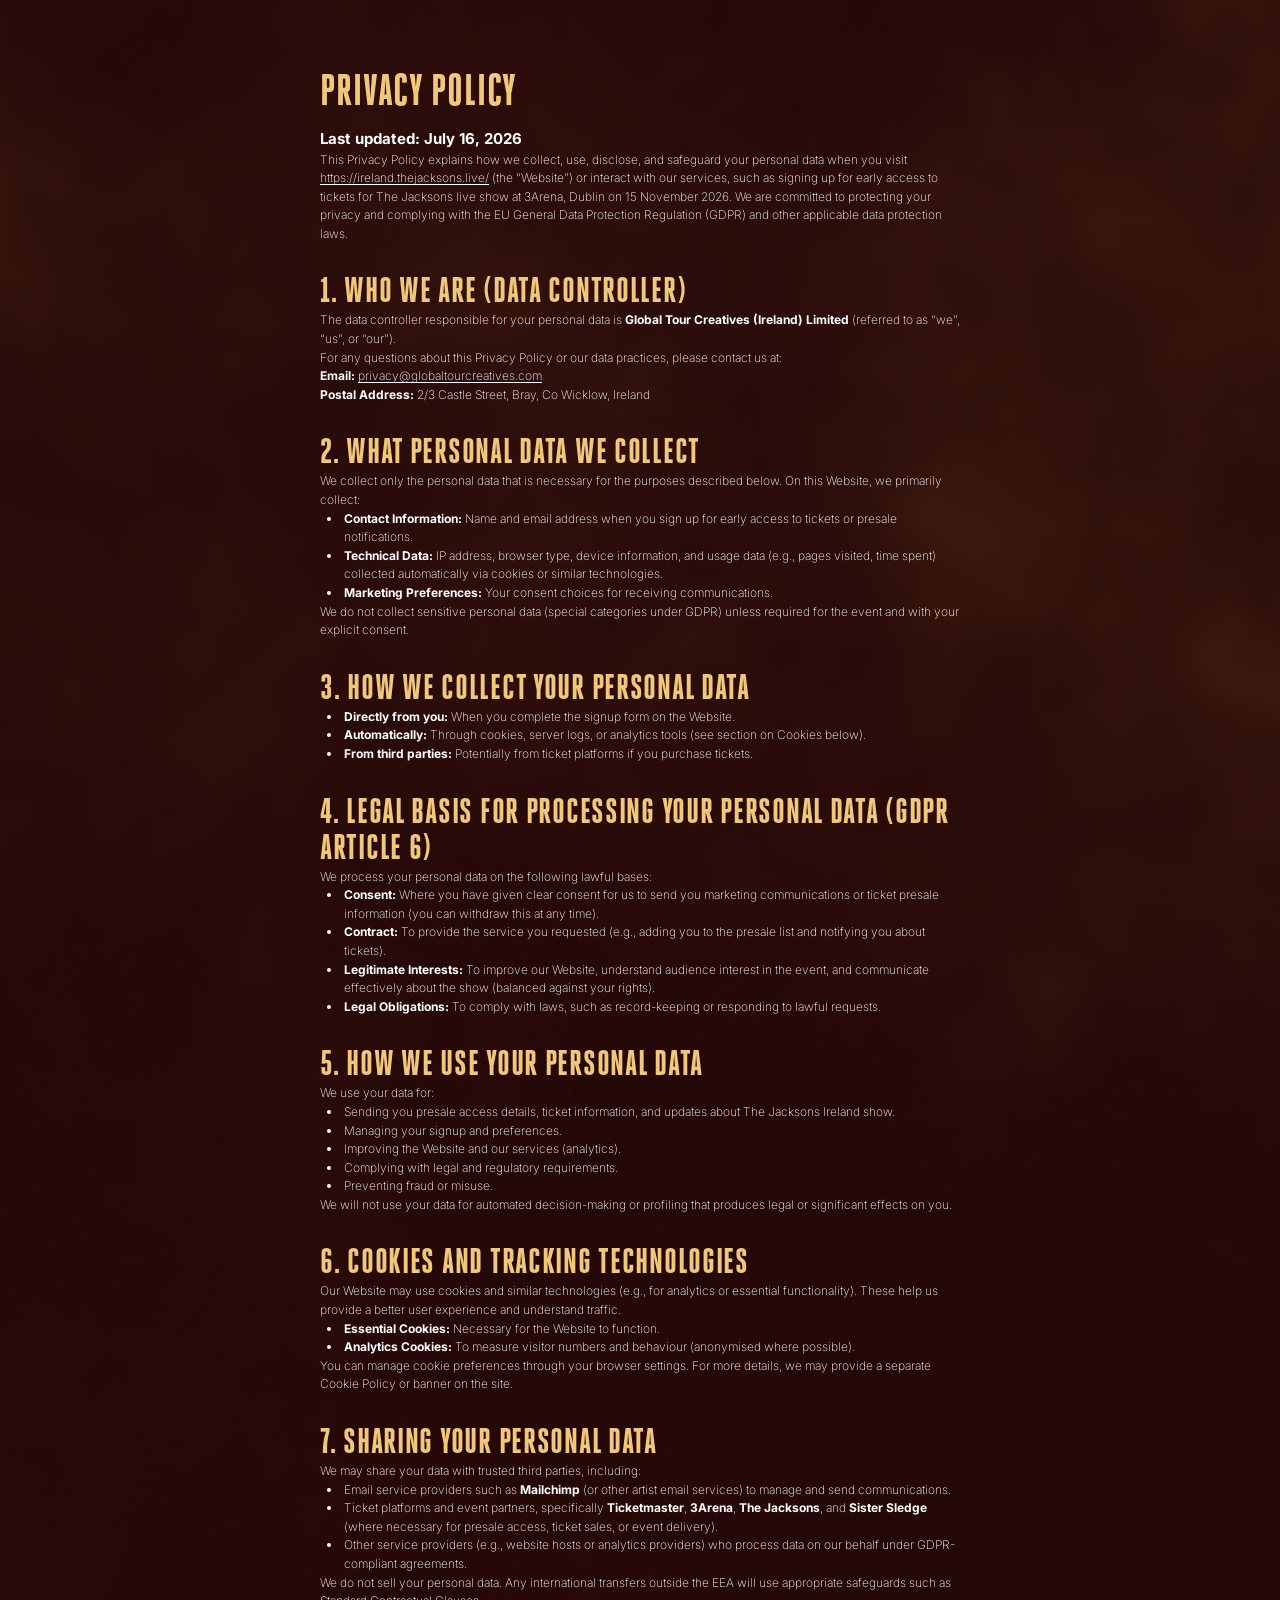
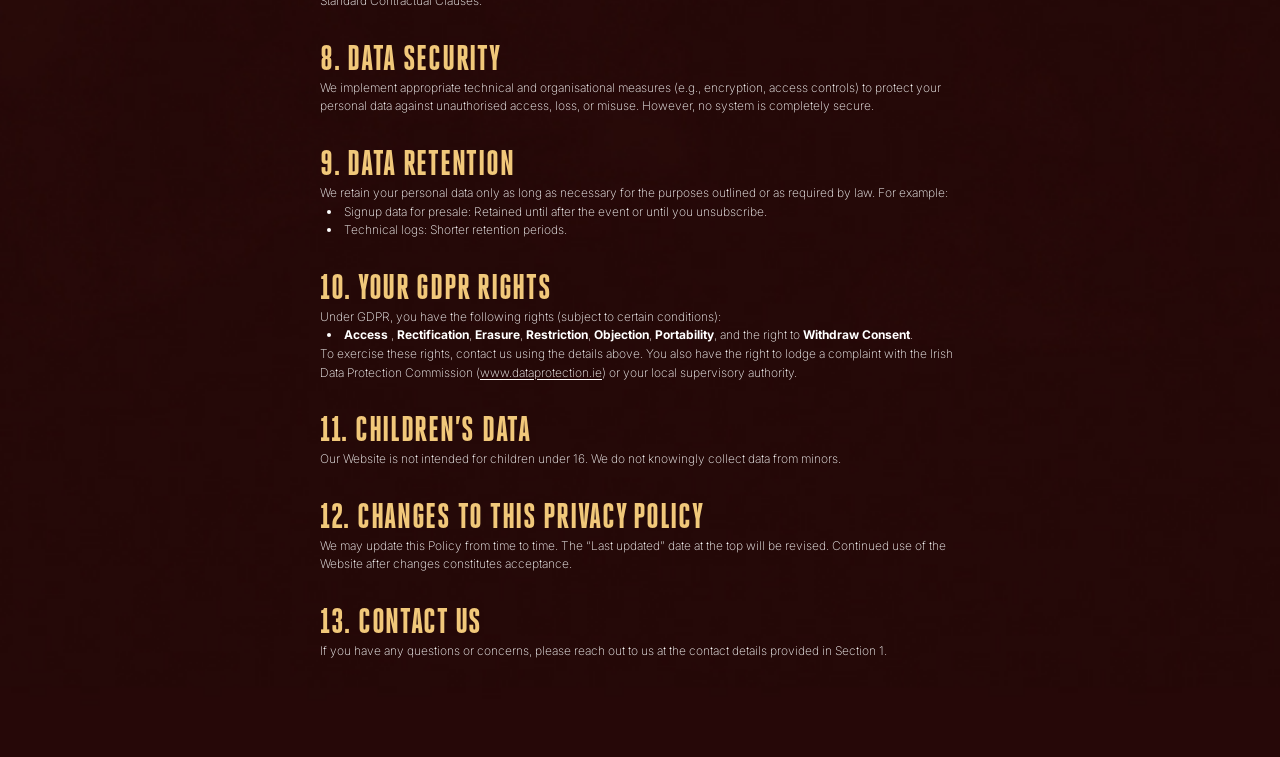
==== privacy-policy.html @ f7e59b1c "Adding privacy policy" ====
<!DOCTYPE html>
<html lang="en">
<head>
  <meta charset="UTF-8">
  <meta name="viewport" content="width=device-width, initial-scale=1.0">
  <link rel="stylesheet" href="./styles/index.css">
  <link rel="stylesheet" href="./styles/privacy-policy.css">
  <meta property="og:title" content="Jacksons Live">
  <!-- <meta property="og:description" content=""> -->
  <meta property="og:image" content="./img/Jackson-Preview.png">
  <script id="cookieyes" type="text/javascript" src="https://cdn-cookieyes.com/client_data/8f9bb2f1e9e11e75627a8c10b7168795/script.js"></script>
  <script>
      !function(f,b,e,v,n,t,s)
      {if(f.fbq)return;n=f.fbq=function(){n.callMethod?
      n.callMethod.apply(n,arguments):n.queue.push(arguments)};
      if(!f._fbq)f._fbq=n;n.push=n;n.loaded=!0;n.version='2.0';
      n.queue=[];t=b.createElement(e);t.async=!0;
      t.src=v;s=b.getElementsByTagName(e)[0];
      s.parentNode.insertBefore(t,s)}(window, document,'script',
      'https://connect.facebook.net/en_US/fbevents.js');
      fbq('init', '938800574449218');
      fbq('track', 'PageView');
  </script>
  <noscript><img height="1" width="1" style="display:none" src="https://www.facebook.com/tr?id=938800574449218&ev=PageView&noscript=1" /></noscript>
  <title>The Jacksons  | Privacy Policy</title>
</head>
<body>
  <main class="policy">
    <h1 class="policy__title">Privacy Policy</h1>

    <p class="policy__updated"><strong>Last updated: July 16, 2026</strong></p>
    <p class="policy__intro">
      This Privacy Policy explains how we collect, use, disclose, and safeguard your personal data when you visit
      <a class="policy__link" href="https://ireland.thejacksons.live/">https://ireland.thejacksons.live/</a>
      (the &ldquo;Website&rdquo;) or interact with our services, such as signing up for early access to tickets for The Jacksons live show at 3Arena, Dublin on 15 November 2026. We are committed to protecting your privacy and complying with the EU General Data Protection Regulation (GDPR) and other applicable data protection laws.
    </p>

    <section class="policy__section" aria-labelledby="section-1">
      <h2 class="policy__heading" id="section-1">1. Who We Are (Data Controller)</h2>
      <p>
        The data controller responsible for your personal data is <strong>Global Tour Creatives (Ireland) Limited</strong> (referred to as &ldquo;we&rdquo;, &ldquo;us&rdquo;, or &ldquo;our&rdquo;).
      </p>
      <p>For any questions about this Privacy Policy or our data practices, please contact us at:</p>
      <p><strong>Email:</strong> <a class="policy__link" href="mailto:privacy@globaltourcreatives.com">privacy@globaltourcreatives.com</a></p>
      <p><strong>Postal Address:</strong> 2/3 Castle Street, Bray, Co Wicklow, Ireland</p>
    </section>

    <section class="policy__section" aria-labelledby="section-2">
      <h2 class="policy__heading" id="section-2">2. What Personal Data We Collect</h2>
      <p>We collect only the personal data that is necessary for the purposes described below. On this Website, we primarily collect:</p>
      <ul class="policy__list">
        <li><strong>Contact Information:</strong> Name and email address when you sign up for early access to tickets or presale notifications.</li>
        <li><strong>Technical Data:</strong> IP address, browser type, device information, and usage data (e.g., pages visited, time spent) collected automatically via cookies or similar technologies.</li>
        <li><strong>Marketing Preferences:</strong> Your consent choices for receiving communications.</li>
      </ul>
      <p>We do not collect sensitive personal data (special categories under GDPR) unless required for the event and with your explicit consent.</p>
    </section>

    <section class="policy__section" aria-labelledby="section-3">
      <h2 class="policy__heading" id="section-3">3. How We Collect Your Personal Data</h2>
      <ul class="policy__list">
        <li><strong>Directly from you:</strong> When you complete the signup form on the Website.</li>
        <li><strong>Automatically:</strong> Through cookies, server logs, or analytics tools (see section on Cookies below).</li>
        <li><strong>From third parties:</strong> Potentially from ticket platforms if you purchase tickets.</li>
      </ul>
    </section>

    <section class="policy__section" aria-labelledby="section-4">
      <h2 class="policy__heading" id="section-4">4. Legal Basis for Processing Your Personal Data (GDPR Article 6)</h2>
      <p>We process your personal data on the following lawful bases:</p>
      <ul class="policy__list">
        <li><strong>Consent:</strong> Where you have given clear consent for us to send you marketing communications or ticket presale information (you can withdraw this at any time).</li>
        <li><strong>Contract:</strong> To provide the service you requested (e.g., adding you to the presale list and notifying you about tickets).</li>
        <li><strong>Legitimate Interests:</strong> To improve our Website, understand audience interest in the event, and communicate effectively about the show (balanced against your rights).</li>
        <li><strong>Legal Obligations:</strong> To comply with laws, such as record-keeping or responding to lawful requests.</li>
      </ul>
    </section>

    <section class="policy__section" aria-labelledby="section-5">
      <h2 class="policy__heading" id="section-5">5. How We Use Your Personal Data</h2>
      <p>We use your data for:</p>
      <ul class="policy__list">
        <li>Sending you presale access details, ticket information, and updates about The Jacksons Ireland show.</li>
        <li>Managing your signup and preferences.</li>
        <li>Improving the Website and our services (analytics).</li>
        <li>Complying with legal and regulatory requirements.</li>
        <li>Preventing fraud or misuse.</li>
      </ul>
      <p>We will not use your data for automated decision-making or profiling that produces legal or significant effects on you.</p>
    </section>

    <section class="policy__section" aria-labelledby="section-6">
      <h2 class="policy__heading" id="section-6">6. Cookies and Tracking Technologies</h2>
      <p>
        Our Website may use cookies and similar technologies (e.g., for analytics or essential functionality). These help us provide a better user experience and understand traffic.
      </p>
      <ul class="policy__list">
        <li><strong>Essential Cookies:</strong> Necessary for the Website to function.</li>
        <li><strong>Analytics Cookies:</strong> To measure visitor numbers and behaviour (anonymised where possible).</li>
      </ul>
      <p>
        You can manage cookie preferences through your browser settings. For more details, we may provide a separate Cookie Policy or banner on the site.
      </p>
    </section>

    <section class="policy__section" aria-labelledby="section-7">
      <h2 class="policy__heading" id="section-7">7. Sharing Your Personal Data</h2>
      <p>We may share your data with trusted third parties, including:</p>
      <ul class="policy__list">
        <li>Email service providers such as <strong>Mailchimp</strong> (or other artist email services) to manage and send communications.</li>
        <li>Ticket platforms and event partners, specifically <strong>Ticketmaster</strong>, <strong>3Arena</strong>, <strong>The Jacksons</strong>, and <strong>Sister Sledge</strong> (where necessary for presale access, ticket sales, or event delivery).</li>
        <li>Other service providers (e.g., website hosts or analytics providers) who process data on our behalf under GDPR-compliant agreements.</li>
      </ul>
      <p>
        We do not sell your personal data. Any international transfers outside the EEA will use appropriate safeguards such as Standard Contractual Clauses.
      </p>
    </section>

    <section class="policy__section" aria-labelledby="section-8">
      <h2 class="policy__heading" id="section-8">8. Data Security</h2>
      <p>
        We implement appropriate technical and organisational measures (e.g., encryption, access controls) to protect your personal data against unauthorised access, loss, or misuse. However, no system is completely secure.
      </p>
    </section>

    <section class="policy__section" aria-labelledby="section-9">
      <h2 class="policy__heading" id="section-9">9. Data Retention</h2>
      <p>We retain your personal data only as long as necessary for the purposes outlined or as required by law. For example:</p>
      <ul class="policy__list">
        <li>Signup data for presale: Retained until after the event or until you unsubscribe.</li>
        <li>Technical logs: Shorter retention periods.</li>
      </ul>
    </section>

    <section class="policy__section" aria-labelledby="section-10">
      <h2 class="policy__heading" id="section-10">10. Your GDPR Rights</h2>
      <p>Under GDPR, you have the following rights (subject to certain conditions):</p>
      <ul class="policy__list">
        <li><strong>Access</strong> , <strong>Rectification</strong>, <strong>Erasure</strong>, <strong>Restriction</strong>, <strong>Objection</strong>, <strong>Portability</strong>, and the right to <strong>Withdraw Consent</strong>.</li>
      </ul>
      <p>
        To exercise these rights, contact us using the details above. You also have the right to lodge a complaint with the Irish Data Protection Commission
        (<a class="policy__link" href="https://www.dataprotection.ie" target="_blank" rel="noopener noreferrer">www.dataprotection.ie</a>)
        or your local supervisory authority.
      </p>
    </section>

    <section class="policy__section" aria-labelledby="section-11">
      <h2 class="policy__heading" id="section-11">11. Children&rsquo;s Data</h2>
      <p>Our Website is not intended for children under 16. We do not knowingly collect data from minors.</p>
    </section>

    <section class="policy__section" aria-labelledby="section-12">
      <h2 class="policy__heading" id="section-12">12. Changes to This Privacy Policy</h2>
      <p>
        We may update this Policy from time to time. The &ldquo;Last updated&rdquo; date at the top will be revised. Continued use of the Website after changes constitutes acceptance.
      </p>
    </section>

    <section class="policy__section" aria-labelledby="section-13">
      <h2 class="policy__heading" id="section-13">13. Contact Us</h2>
      <p>If you have any questions or concerns, please reach out to us at the contact details provided in Section 1.</p>
    </section>
  </main>
</body>
</html>
---- styles/index.css ----
/*
    Colors:
    White: #FFFFFF
    Gold: #F1C87A
    Red: #220A09
*/

@font-face {
    font-family: "Heroic Condensed";
    src: url("./Fonts/Heroic/HeroicCondensed%20Regular.otf") format("opentype");
    font-weight: 400;
    font-style: normal;
    font-display: swap;
}

@font-face {
    font-family: "Heroic Condensed";
    src: url("./Fonts/Heroic/HeroicCondensed%20Bold.otf") format("opentype");
    font-weight: 700;
    font-style: normal;
    font-display: swap;
}

@font-face {
    font-family: "Heroic Condensed";
    src: url("./Fonts/Heroic/HeroicCondensed%20Heavy.otf") format("opentype");
    font-weight: 800;
    font-style: normal;
    font-display: swap;
}

@font-face {
    font-family: "Heroic Condensed";
    src: url("./Fonts/Heroic/HeroicCondensed%20Black.otf") format("opentype");
    font-weight: 900;
    font-style: normal;
    font-display: swap;
}

@font-face {
    font-family: "Marvin Visions";
    src: url("./Fonts/MarvinVisions-Bold.otf") format("opentype");
    font-weight: 700;
    font-style: normal;
    font-display: swap;
}

@font-face {
    font-family: "Inter";
    src: url("./Fonts/Inter/Inter-VariableFont_opsz%2Cwght.ttf") format("truetype");
    font-weight: 100 900;
    font-style: normal;
    font-display: swap;
}

:root {
    --color-white: #ffffff;
    --color-gold: #f1c87a;
    --color-red: #220a09;
    --font-display: "Heroic Condensed", Impact, "Arial Narrow", sans-serif;
    --font-display-alt: "Marvin Visions", "Heroic Condensed", Impact, sans-serif;
    --font-body: "Inter", Helvetica, Arial, sans-serif;
    --page-max: 90vw;
    --form-max: 785px;
    --content-pad: clamp(1.25rem, 5vw, 2.5rem);
    --band-width: min(3455px, 180vw);
    --band-aspect-w: 1920;
    --band-aspect-h: 1080;
    --band-height: calc(var(--band-width) * var(--band-aspect-h) / var(--band-aspect-w));
}

*,
*::before,
*::after {
    box-sizing: border-box;
}

html {
    -webkit-text-size-adjust: 100%;
    overflow-x: hidden;
}

body {
    margin: 0;
    min-height: 100vh;
    overflow-x: hidden;
    color: var(--color-white);
    font-family: var(--font-body);
    background-color: var(--color-red);
    background-image: url("../img/Smoke.jpg");
    background-position: center top;
    background-size: cover;
    background-repeat: no-repeat;
    background-attachment: scroll;
}

img {
    max-width: 100%;
    height: auto;
    display: block;
}

p {
    margin: 0;
}

.page {
    position: relative;
    z-index: 1;
    width: var(--page-max);
    margin: 0 auto;
    text-align: center;
}

.gold {
    color: var(--color-gold);
}

.white {
    color: var(--color-white);
}

.gray {
    opacity: 0.75;
}

/****** 
    --- Hero --- 
******/
.hero {
    min-height: 100vh;
    min-height: 100svh;
    height: 100%;
    display: flex;
    flex-direction: column;
    justify-content: flex-start;
    padding-top: clamp(100px, 2vw, 150px);
    margin-bottom: 150px;
    position: relative;
}

/* --- Logos --- */

.logos {
    display: flex;
    flex-direction: column;
    align-items: center;
    margin-bottom: clamp(1rem, 3vw, 1.75rem);
}

.logo--jacksons {
    width: min(100%, 34rem);
}

.logo--sister {
    width: min(92%, 24rem);
}

/* --- Tagline & CTA --- */

.tagline {
    margin: 0 0 clamp(6rem, 4vw, 2.25rem);
    font-family: var(--font-display);
    font-weight: 600;
    font-size: clamp(0.25rem, 4vw, 3rem);
    letter-spacing: 0.16em;
    text-transform: uppercase;
    line-height: 1;
}

.tagline__genres {
    font-weight: 800;
    font-size: clamp(0.5rem, 4.5vw, 3.75rem);
    letter-spacing: 0.05em;
    font-family: var(--font-display-alt)
}

.event__title--mobile {
    font-family: var(--font-display-alt);
    font-weight: 900;
    font-size: clamp(4rem, 10vw, 6.25rem);
    letter-spacing: 0.05em;
    margin-bottom: 20px;
    display: none;
}

.early-access-container {
    margin-top: auto;
    margin-bottom: clamp(40px, 5vw, 100px);
}

.early-access {
    margin: 0;
    font-family: var(--font-display);
    font-weight: 800;
    font-size: clamp(1rem, 7vw, 3.25rem);
    letter-spacing: 0.1em;
    text-transform: uppercase;
}

.caret {
    width: 1.5rem;
    height: auto;
    margin: 0 auto;
}


/****** 
    --- Info Section --- 
******/
.info {
    min-height: 100vh;
    min-height: 100svh;
    height: 100%;
    display: block;
    position: relative;
    flex-direction: column;
    justify-content: center;
}


/* --- Event --- */
.event__title {
    font-family: var(--font-display-alt);
    font-weight: 900;
    font-size: clamp(4rem, 10vw, 6.25rem);
    letter-spacing: 0.05em;
    margin-bottom: 20px;
}

.event__date, .event__date-mobile {
    color: var(--color-gold);
    font-family: var(--font-display);
    font-weight: 700;
    letter-spacing: 0.02em;
    font-size: clamp(2rem, 10vw, 4rem);
}

.event__date {
    font-size: clamp(1.75rem, 10vw, 5.25rem);

}

.event__venue {
    color: var(--color-white);
    font-family: var(--font-display);
    font-weight: 700;
    font-size: clamp(1.5rem, 10vw, 4.5rem);
    text-transform: uppercase;
}

/* --- Form --- */

.signup {
    margin-bottom: 3rem;
}

.form {
    width: min(100%, var(--form-max));
    margin: 0 auto;
    text-align: left;
}

.field {
    margin-bottom: 1.5rem;
}

.field__control {
    position: relative;
}

.field__label {
    position: absolute;
    left: 0;
    top: auto;
    bottom: 0.45rem;
    margin: 0;
    font-family: var(--font-body);
    font-size: 0.95rem;
    font-weight: 400;
    line-height: 1;
    color: var(--color-white);
    opacity: 0.5;
    pointer-events: none;
    transform-origin: left bottom;
    transition:
        top 0.2s ease,
        bottom 0.2s ease,
        font-size 0.2s ease,
        opacity 0.2s ease;
}

.field__input {
    display: block;
    width: 100%;
    padding: 1.25rem 0 0 0;
    border: 0;
    border-bottom: 1px solid var(--color-white);
    border-radius: 0;
    background: transparent;
    color: var(--color-white);
    font-family: var(--font-body);
    font-size: 1rem;
    line-height: 1.2;
    outline: none;
    appearance: none;
}

.field__input:focus {
    border-bottom-color: var(--color-gold);
}

.field__control:focus-within .field__label,
.field__input:not(:placeholder-shown) + .field__label,
.field__input.is-focused + .field__label,
.field__input.is-filled + .field__label {
    top: 0;
    bottom: auto;
    font-size: 0.7rem;
    opacity: 0.5;
}

.field__input.field__input--invalid {
    border-bottom-color: #e57373;
}

.field__error {
    margin: 0.35rem 0 0;
    color: #e57373;
    font-family: var(--font-body);
    font-size: 0.7rem;
    line-height: 1.3;
}

.privacy {
    margin: 0.25rem 0 1rem;
    font-family: var(--font-body);
    font-size: .75rem;
    font-weight: 200;
    line-height: 1.45;
    color: var(--color-white);
    text-align: left;
    font-style: italic;
}

.privacy__link {
    color: var(--color-white);
    text-decoration: underline;
    text-underline-offset: 2px;
}

.privacy__link:hover,
.privacy__link:focus-visible {
    color: var(--color-gold);
}

.consent {
    margin-bottom: 1.5rem;
}

.consent__label {
    display: flex;
    align-items: flex-start;
    gap: 0.65rem;
    cursor: pointer;
    align-items: center;
}

.consent__input {
    flex-shrink: 0;
    appearance: none;
    -webkit-appearance: none;
    width: 1.1rem;
    height: 1.1rem;
    border: 2px solid var(--color-white);
    border-radius: 5px;
    background: transparent;
    cursor: pointer;
    accent-color: var(--color-gold);
}

.consent__input:checked {
    background-color: var(--color-gold);
    border-color: var(--color-gold);
    background-image: url("data:image/svg+xml,%3Csvg xmlns='http://www.w3.org/2000/svg' viewBox='0 0 16 16'%3E%3Cpath fill='none' stroke='%23220A09' stroke-width='2.5' stroke-linecap='round' stroke-linejoin='round' d='M3.5 8.5 6.5 11.5 12.5 4.5'/%3E%3C/svg%3E");
    background-repeat: no-repeat;
    background-position: center;
    background-size: 0.85rem;
}

.consent__body {
    display: flex;
    flex-direction: column;
    gap: 0.15rem;
    min-width: 0;
}

.consent__text,
.consent__note {
    font-family: var(--font-body);
    font-size: 1rem;
    font-weight: 300;
    line-height: 1.45;
    color: var(--color-white);
}

.consent__note {
    margin: 0.25rem 0 1rem;
    font-family: var(--font-body);
    font-size: .75rem;
    font-weight: 200;
    line-height: 1.45;
    font-style: italic;
}

.submit {
    display: block;
    width: 100%;
    padding: 10px 1.25rem;
    border: 0;
    border-radius: 20px;
    background: var(--color-gold);
    color: var(--color-red);
    font-weight: 800;
    font-size: 1.25rem;
    text-transform: uppercase;
    cursor: pointer;
    transition: filter 0.15s ease, transform 0.15s ease;
}

.submit:hover {
    filter: brightness(1.05);
}

.submit:active {
    transform: scale(0.99);
}

.submit:focus-visible {
    outline: 2px solid var(--color-white);
    outline-offset: 3px;
}

.success {
    margin: 0 auto;
    max-width: var(--form-max);
    padding: 1.5rem 0.5rem;
    color: var(--color-gold);
    font-family: var(--font-display);
    font-weight: 700;
    font-size: clamp(1rem, 3vw, 1.35rem);
    letter-spacing: 0.06em;
    text-transform: uppercase;
    line-height: 1.35;
}

.success[hidden],
.form[hidden],
.field__error[hidden] {
    display: none;
}

/* --- Sale dates --- */
.sales {
    position: relative;
    z-index: 1;
    margin: 0 auto clamp(1.25rem, 3.5vw, 2rem);
    max-width: 1075px;
    width: 100%;
    border-top: 2px solid var(--color-gold);
    border-bottom: 2px solid var(--color-gold);
}

.sales__block {
    padding: clamp(0.85rem, 2.4vw, 1.1rem) 0.5rem;
}

.sales__block + .sales__block {
    border-top: 2px solid var(--color-gold);
}

.sales__label {
    margin: 0 0 0.3rem;
    font-family: var(--font-display-alt);
    letter-spacing: 0.05em;
    font-weight: 400;
    font-size: clamp(0.5rem, 10vw, 1.5rem);
    text-transform: uppercase;
}

.sales__datetime {
    margin: 0;
    font-family: var(--font-display);
    font-weight: 800;
    font-size: clamp(2rem, 9vw, 4rem);
    letter-spacing: 0.04em;
    text-transform: uppercase;
    line-height: 1.15;
}

/* --- Footer band --- */
/* Outside .page: 140vw wide; container ~30% shorter, image full-size + clipped */
.band {
    position: relative;
    z-index: 0;
    width: var(--band-width);
    max-width: none;
    height: calc(var(--band-height));
    margin-top: calc(var(--band-height) * -0.25);
    margin-right: 0;
    margin-left: calc(50vw - (var(--band-width) / 2));
    overflow: hidden;
}

.band picture,
.band__photo {
    width: 100%;
    max-width: none;
    height: auto;
    display: block;
}

@media (max-height: 500px) and (orientation: landscape) {
    .logos {
        margin-bottom: 0.65rem;
    }

    .logo--jacksons {
        width: min(55vw, 22rem);
    }

    .logo--sister {
        width: min(42vw, 15rem);
    }

    .caret {
        margin-bottom: 1rem;
    }

    .band {
        margin-top: calc(var(--band-height) * 0.45);
    }
}

@media (max-width: 833px) {
    /****** Hero Section ******/
    .logo--jacksons {
        width: 100%;
    }
    
    .logo--sister {
        width: 40%;
    }
    
    .tagline {
        letter-spacing: 0.05em;
    }

    .event__title--mobile {
        display: block;
        line-height: .9;
    }
    
    .early-access {
        letter-spacing: 0.05em;
    }

    .caret {
        width: 1.25rem;
        height: auto;
    }
    
    /****** Info Section ******/
    .info {
        display: block;
    }

    .event {
        padding-bottom: 1.5rem
    }

    .event__title {
        display: none;
    }

    .event__date {
        display: none;
    }
    
    .event__date-mobile {
        display: block
    }

    /* Form */
    .form {
        width: 100%;
    }

    .field {
        margin-bottom: 0.5rem;
    }

    .privacy {
        margin: 1rem 0 1.5rem;
    }

    .consent {
        margin-bottom: 2.5rem;
    }
    
    .consent__text {
        font-size: .85rem;
    }
}

@media (min-width: 834px) {
    .mobile-break {
        display: none;
    }

    .info {
        min-height: auto;
    }

    .band {
        margin-top: calc(
            (var(--band-height) * -0.25)
            - ((100vw - 834px) * 0.18)
        );
    }

    .logo--jacksons {
        width: min(100%, 1210px);
    }

    .logo--sister {
        width: min(90%, 550px);
    }

    .event__date {
        max-height: 90px;
    }

    .event__date-mobile {
        display: none;
    }
}
---- styles/privacy-policy.css ----
.policy {
    width: min(720px, 100%);
    margin: 0 auto;
    padding: clamp(2.5rem, 6vw, 4.5rem) clamp(1.25rem, 5vw, 2.5rem) clamp(4rem, 10vw, 6rem);
    text-align: left;
    color: var(--color-white);
    font-family: var(--font-body);
    font-size: 12px;
    font-weight: 200;
    line-height: 1.55;
}

.policy__title {
    margin: 0 0 0.75rem;
    color: var(--color-gold);
    font-family: var(--font-display);
    font-size: clamp(2rem, 5vw, 2.75rem);
    font-weight: 800;
    line-height: 1;
    letter-spacing: 0.02em;
    text-transform: uppercase;
}

.policy__updated {
    margin: 0;
    color: var(--color-white);
    font-size: 0.9375rem;
    line-height: 1.5;
}

.policy__intro {
    margin: 0 0 2rem;
}

.policy__section {
    margin: 0 0 2rem;
}

.policy__section:last-child {
    margin-bottom: 0;
}

.policy__heading {
    margin: 0;
    color: var(--color-gold);
    font-family: var(--font-display);
    font-size: clamp(1.5rem, 5vw, 2.25rem);
    font-weight: 800;
    line-height: 1;
    letter-spacing: 0.02em;
    text-transform: uppercase;
}

.policy__list {
    margin: 0;
    padding-left: 1.35rem;
    list-style: disc;
}

.policy__list:last-child {
    margin-bottom: 0;
}

.policy__list li {
    padding-left: 0.15rem;
}

.policy__list li::marker {
    color: var(--color-white);
}

.policy__section strong {
    font-weight: 700;
}

.policy__link {
    color: var(--color-white);
    text-decoration: underline;
    text-underline-offset: 2px;
}

.policy__link:hover,
.policy__link:focus-visible {
    color: var(--color-gold);
}
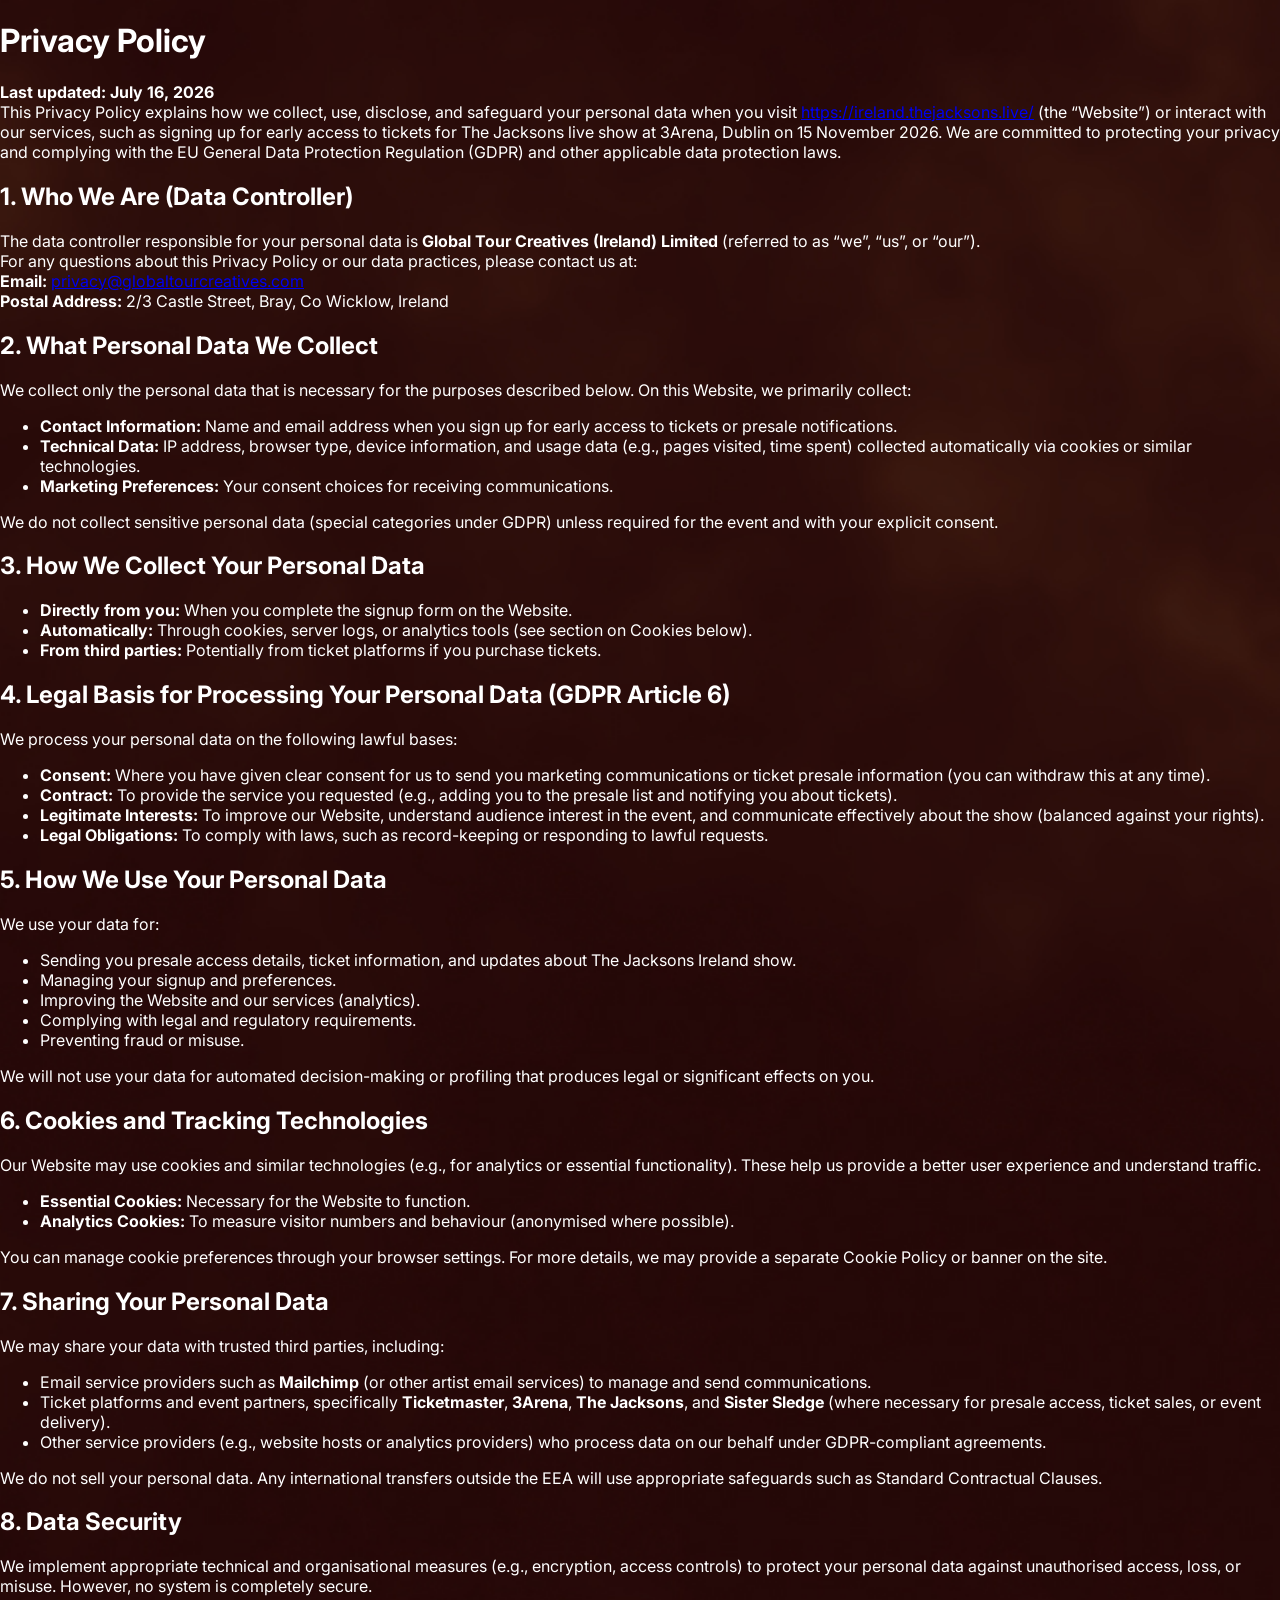
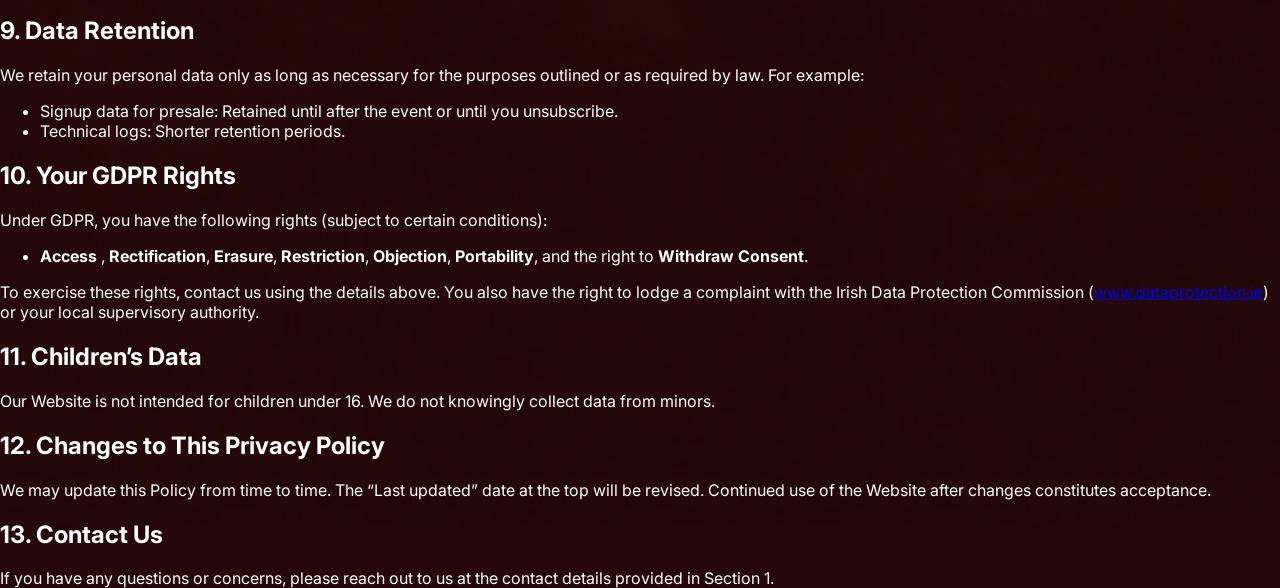
==== commit 51b2fc9a: "Adding header tags for google" ====
--- a/privacy-policy.html
+++ b/privacy-policy.html
@@ -1,28 +1,42 @@
 <!DOCTYPE html>
 <html lang="en">
-<head>
-  <meta charset="UTF-8">
-  <meta name="viewport" content="width=device-width, initial-scale=1.0">
-  <link rel="stylesheet" href="./styles/index.css">
-  <link rel="stylesheet" href="./styles/privacy-policy.css">
-  <meta property="og:title" content="Jacksons Live">
-  <!-- <meta property="og:description" content=""> -->
-  <meta property="og:image" content="./img/Jackson-Preview.png">
-  <script id="cookieyes" type="text/javascript" src="https://cdn-cookieyes.com/client_data/8f9bb2f1e9e11e75627a8c10b7168795/script.js"></script>
-  <script>
-      !function(f,b,e,v,n,t,s)
-      {if(f.fbq)return;n=f.fbq=function(){n.callMethod?
-      n.callMethod.apply(n,arguments):n.queue.push(arguments)};
-      if(!f._fbq)f._fbq=n;n.push=n;n.loaded=!0;n.version='2.0';
-      n.queue=[];t=b.createElement(e);t.async=!0;
-      t.src=v;s=b.getElementsByTagName(e)[0];
-      s.parentNode.insertBefore(t,s)}(window, document,'script',
-      'https://connect.facebook.net/en_US/fbevents.js');
-      fbq('init', '938800574449218');
-      fbq('track', 'PageView');
-  </script>
-  <noscript><img height="1" width="1" style="display:none" src="https://www.facebook.com/tr?id=938800574449218&ev=PageView&noscript=1" /></noscript>
-  <title>The Jacksons  | Privacy Policy</title>
+  <head>
+    <meta charset="UTF-8">
+    <meta name="viewport" content="width=device-width, initial-scale=1.0">
+    <link rel="stylesheet" href="./styles/index.css">
+    <meta property="og:title" content="Jacksons Live">
+    <!-- <meta property="og:description" content=""> -->
+    <meta property="og:image" content="./img/Jackson-Preview.png">
+
+    <!-- CookieYes -->
+    <script id="cookieyes" type="text/javascript" src="https://cdn-cookieyes.com/client_data/8f9bb2f1e9e11e75627a8c10b7168795/script.js"></script>
+
+    <!-- Google Tag -->
+    <script async src="https://www.googletagmanager.com/gtag/js?id=AW-1004825983"></script>
+    <script>
+      window.dataLayer = window.dataLayer || [];
+      function gtag(){dataLayer.push(arguments);}
+      gtag('js', new Date());
+    
+      gtag('config', 'AW-1004825983');
+    </script>
+
+    <!-- Meta Tag -->
+    <script>
+        !function(f,b,e,v,n,t,s)
+        {if(f.fbq)return;n=f.fbq=function(){n.callMethod?
+        n.callMethod.apply(n,arguments):n.queue.push(arguments)};
+        if(!f._fbq)f._fbq=n;n.push=n;n.loaded=!0;n.version='2.0';
+        n.queue=[];t=b.createElement(e);t.async=!0;
+        t.src=v;s=b.getElementsByTagName(e)[0];
+        s.parentNode.insertBefore(t,s)}(window, document,'script',
+        'https://connect.facebook.net/en_US/fbevents.js');
+        fbq('init', '938800574449218');
+        fbq('track', 'PageView');
+    </script>
+    <noscript><img height="1" width="1" style="display:none" src="https://www.facebook.com/tr?id=938800574449218&ev=PageView&noscript=1" /></noscript>
+
+    <title>The Jacksons</title>
 </head>
 <body>
   <main class="policy">
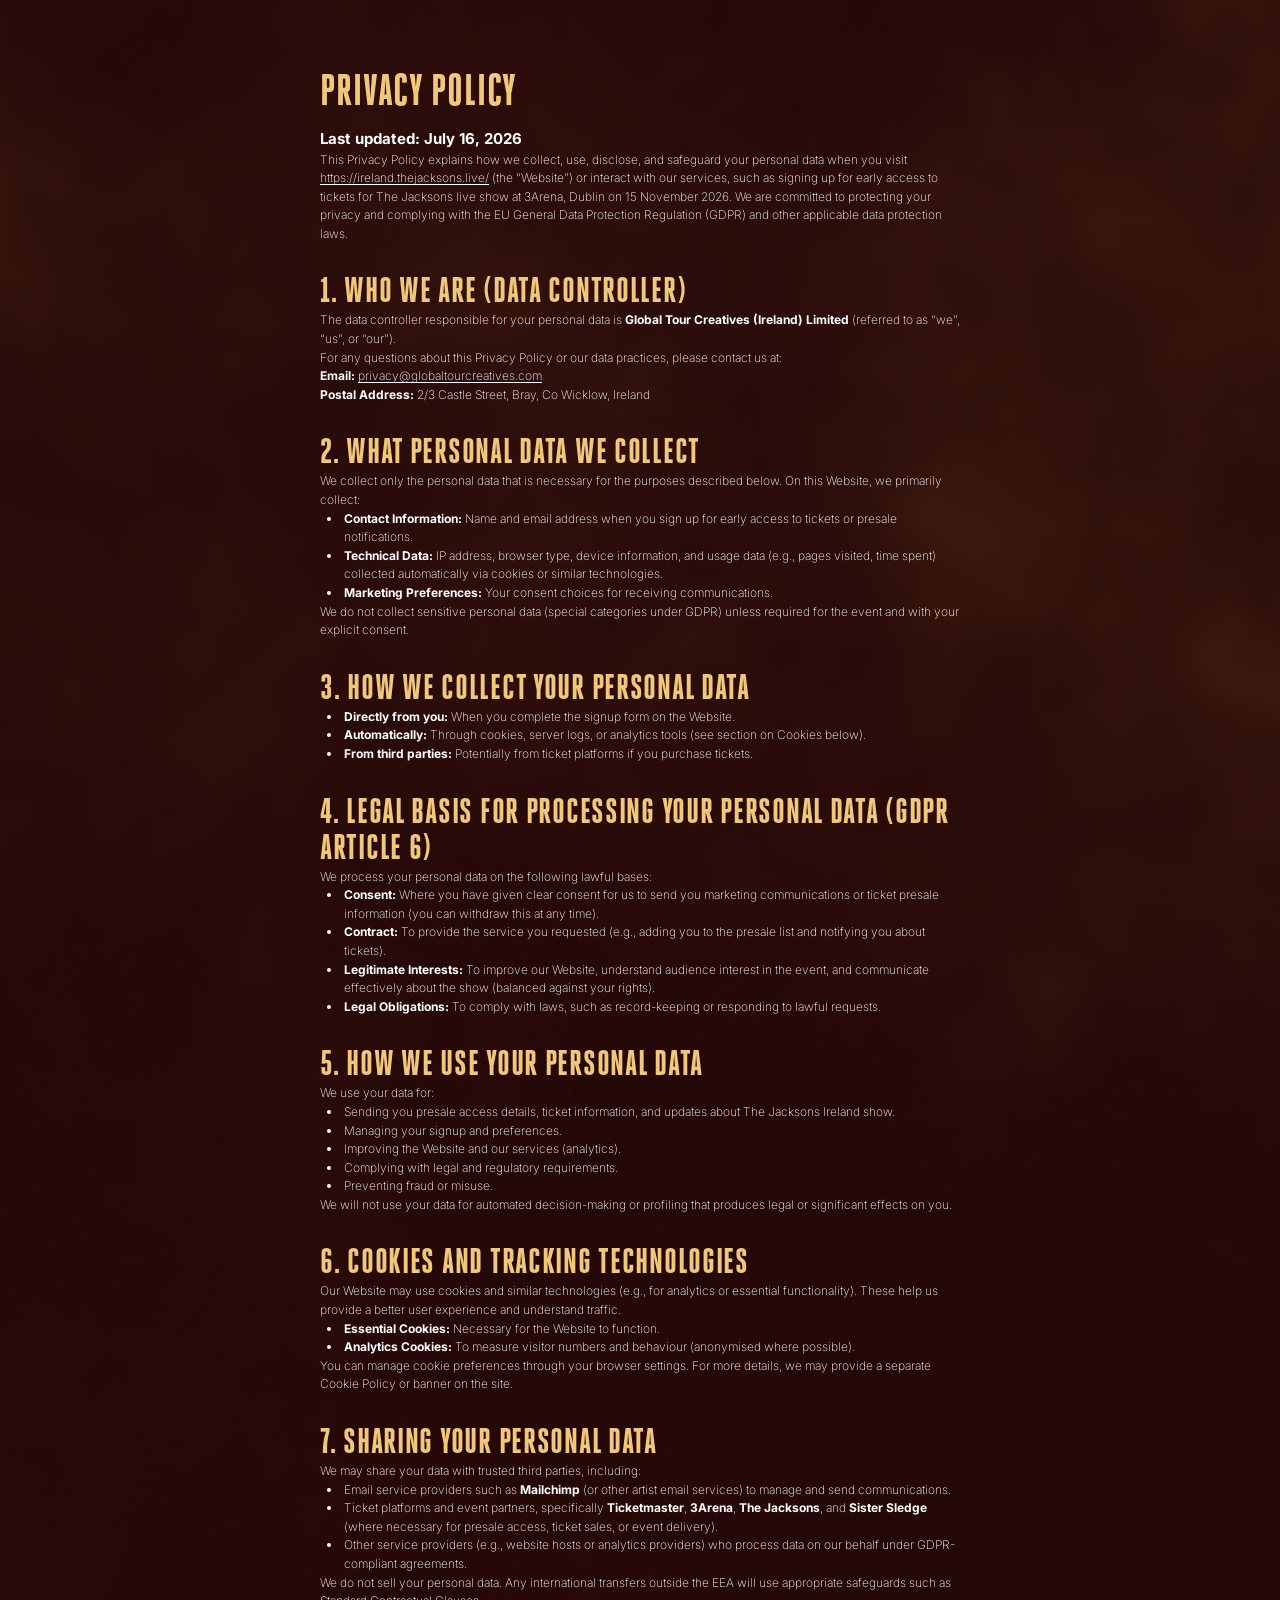
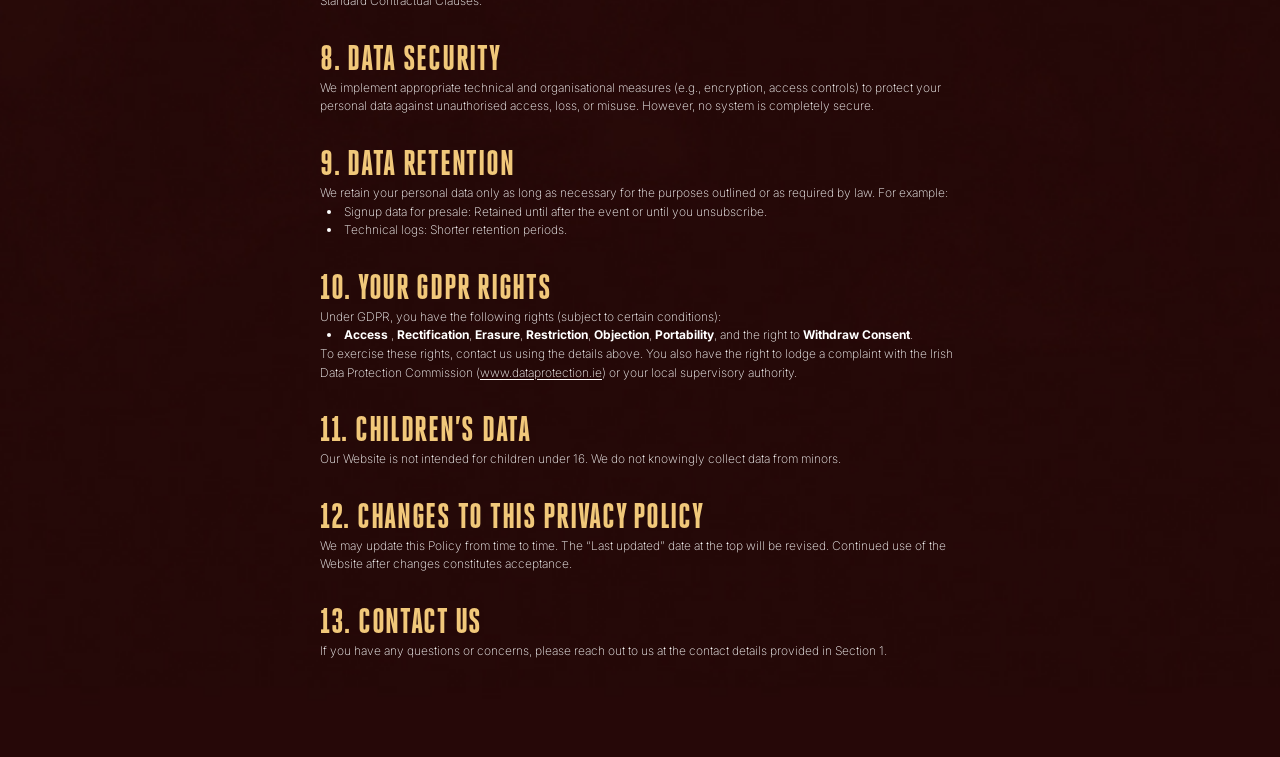
==== commit ab919e22: "Fixing phone input and switching google tags" ====
--- a/privacy-policy.html
+++ b/privacy-policy.html
@@ -4,6 +4,7 @@
     <meta charset="UTF-8">
     <meta name="viewport" content="width=device-width, initial-scale=1.0">
     <link rel="stylesheet" href="./styles/index.css">
+    <link rel="stylesheet" href="./styles/privacy-policy.css">
     <meta property="og:title" content="Jacksons Live">
     <!-- <meta property="og:description" content=""> -->
     <meta property="og:image" content="./img/Jackson-Preview.png">
@@ -11,13 +12,17 @@
     <!-- CookieYes -->
     <script id="cookieyes" type="text/javascript" src="https://cdn-cookieyes.com/client_data/8f9bb2f1e9e11e75627a8c10b7168795/script.js"></script>
 
-    <!-- Google Tag -->
-    <script async src="https://www.googletagmanager.com/gtag/js?id=AW-1004825983"></script>
+    <!-- Google tag (gtag.js) -->
+    <script async src="https://www.googletagmanager.com/gtag/js?id=G-QNGG4XC4PM"></script>
     <script>
       window.dataLayer = window.dataLayer || [];
       function gtag(){dataLayer.push(arguments);}
       gtag('js', new Date());
-    
+
+      // Google Analytics 4
+      gtag('config', 'G-QNGG4XC4PM');
+
+      // Google Ads
       gtag('config', 'AW-1004825983');
     </script>
 
--- a/styles/index.css
+++ b/styles/index.css
@@ -313,7 +313,10 @@
 .field__control:focus-within .field__label,
 .field__input:not(:placeholder-shown) + .field__label,
 .field__input.is-focused + .field__label,
-.field__input.is-filled + .field__label {
+.field__input.is-filled + .field__label,
+.field__control:has(.field__input:not(:placeholder-shown)) .field__label,
+.field__control:has(.field__input.is-focused) .field__label,
+.field__control:has(.field__input.is-filled) .field__label {
     top: 0;
     bottom: auto;
     font-size: 0.7rem;
@@ -321,6 +324,111 @@
 }
 
 .field__input.field__input--invalid {
+    border-bottom-color: #e57373;
+}
+
+/* --- Phone (intl-tel-input) --- */
+
+.field--phone .field__control {
+    --iti-path-flags-1x: url("https://cdn.jsdelivr.net/npm/intl-tel-input@29.1.2/dist/img/flags.webp");
+    --iti-path-flags-2x: url("https://cdn.jsdelivr.net/npm/intl-tel-input@29.1.2/dist/img/flags@2x.webp");
+    --iti-border-color: transparent;
+    --iti-border-width: 0;
+    --iti-hover-color: rgba(241, 200, 122, 0.12);
+    --iti-text-color: var(--color-white);
+    --iti-dropdown-bg: #2a100e;
+    --iti-icon-color: var(--color-white);
+}
+
+.field--phone .iti {
+    width: 100%;
+    display: block;
+}
+
+.field--phone .iti__tel-input {
+    padding-left: 3.25rem;
+}
+
+.field--phone .field__label {
+    left: 3.25rem;
+}
+
+.field--phone .field__control:focus-within .field__label,
+.field--phone .field__control:has(.field__input:not(:placeholder-shown)) .field__label,
+.field--phone .field__control:has(.field__input.is-focused) .field__label,
+.field--phone .field__control:has(.field__input.is-filled) .field__label {
+    left: 0;
+}
+
+.field--phone .iti__country-container {
+    left: 0;
+    right: auto;
+}
+
+.field--phone .iti__selected-country {
+    background: transparent;
+    border: 0;
+    border-radius: 0;
+    padding: 1.25rem 0.35rem 0 0;
+    height: auto;
+    color: var(--color-white);
+}
+
+.field--phone .iti__selected-country:hover,
+.field--phone .iti__selected-country:focus,
+.field--phone .iti__selected-country[aria-expanded="true"] {
+    background: transparent;
+}
+
+.field--phone .iti__selected-country-primary {
+    padding: 0;
+    gap: 0.25rem;
+}
+
+.field--phone .iti__arrow {
+    border: 0;
+    width: 0.45rem;
+    height: 0.45rem;
+    margin: 0;
+    background: transparent;
+    border-right: 1.5px solid var(--color-white);
+    border-bottom: 1.5px solid var(--color-white);
+    transform: rotate(45deg);
+    opacity: 0.7;
+}
+
+.field--phone .iti__arrow--up {
+    transform: rotate(225deg);
+    margin-top: 0.2rem;
+}
+
+.field--phone .iti__dropdown-content {
+    background: #2a100e;
+    border: 1px solid rgba(241, 200, 122, 0.35);
+    border-radius: 0;
+    color: var(--color-white);
+    box-shadow: 0 8px 24px rgba(0, 0, 0, 0.45);
+}
+
+.field--phone .iti__country {
+    color: #000;
+}
+
+.iti__country .iti__country-check {
+    color: var(--color-red);
+}
+
+.field--phone .iti__country:hover,
+.field--phone .iti__country:focus,
+.field--phone .iti__country.iti__highlight {
+    background: rgba(241, 200, 122, 0.15);
+}
+
+.field--phone .iti__divider {
+    border-bottom-color: rgba(255, 255, 255, 0.15);
+}
+
+.field--phone .field__input.field__input--invalid {
     border-bottom-color: #e57373;
 }
 
--- a/styles/privacy-policy.css
+++ b/styles/privacy-policy.css
@@ -0,0 +1,85 @@
+.policy {
+    width: min(720px, 100%);
+    margin: 0 auto;
+    padding: clamp(2.5rem, 6vw, 4.5rem) clamp(1.25rem, 5vw, 2.5rem) clamp(4rem, 10vw, 6rem);
+    text-align: left;
+    color: var(--color-white);
+    font-family: var(--font-body);
+    font-size: 12px;
+    font-weight: 200;
+    line-height: 1.55;
+}
+
+.policy__title {
+    margin: 0 0 0.75rem;
+    color: var(--color-gold);
+    font-family: var(--font-display);
+    font-size: clamp(2rem, 5vw, 2.75rem);
+    font-weight: 800;
+    line-height: 1;
+    letter-spacing: 0.02em;
+    text-transform: uppercase;
+}
+
+.policy__updated {
+    margin: 0;
+    color: var(--color-white);
+    font-size: 0.9375rem;
+    line-height: 1.5;
+}
+
+.policy__intro {
+    margin: 0 0 2rem;
+}
+
+.policy__section {
+    margin: 0 0 2rem;
+}
+
+.policy__section:last-child {
+    margin-bottom: 0;
+}
+
+.policy__heading {
+    margin: 0;
+    color: var(--color-gold);
+    font-family: var(--font-display);
+    font-size: clamp(1.5rem, 5vw, 2.25rem);
+    font-weight: 800;
+    line-height: 1;
+    letter-spacing: 0.02em;
+    text-transform: uppercase;
+}
+
+.policy__list {
+    margin: 0;
+    padding-left: 1.35rem;
+    list-style: disc;
+}
+
+.policy__list:last-child {
+    margin-bottom: 0;
+}
+
+.policy__list li {
+    padding-left: 0.15rem;
+}
+
+.policy__list li::marker {
+    color: var(--color-white);
+}
+
+.policy__section strong {
+    font-weight: 700;
+}
+
+.policy__link {
+    color: var(--color-white);
+    text-decoration: underline;
+    text-underline-offset: 2px;
+}
+
+.policy__link:hover,
+.policy__link:focus-visible {
+    color: var(--color-gold);
+}
